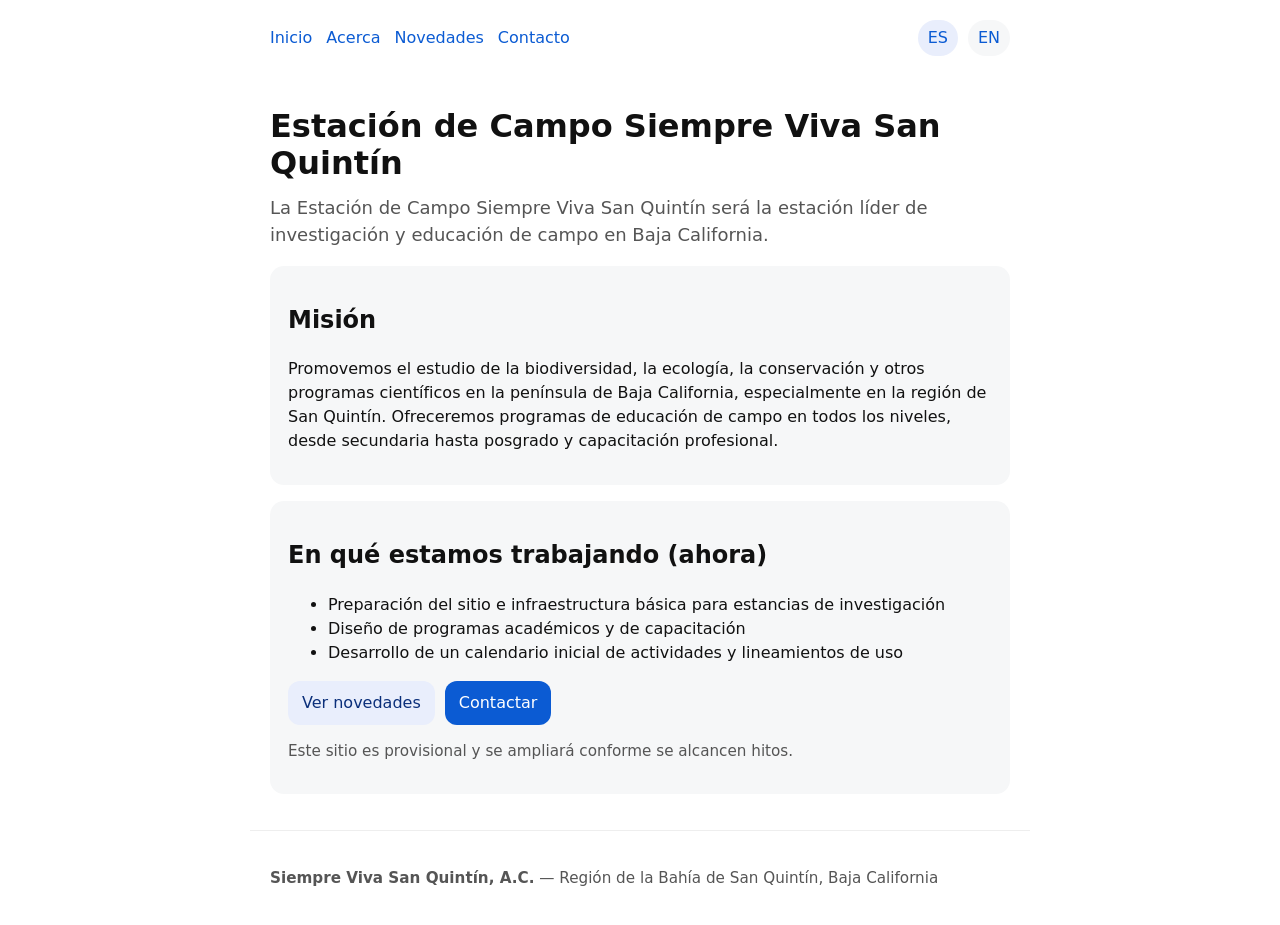
==== index.html @ a51230d9 "Initial site upload" ====
<!doctype html>
<html lang="es">
<head>
  <meta charset="utf-8" />
  <meta name="viewport" content="width=device-width,initial-scale=1" />
  <title>Estación de Campo Siempre Viva San Quintín</title>
  <meta name="description" content="Investigación y educación de campo en la región de San Quintín, Baja California." />
  <link rel="stylesheet" href="/assets/site.css" />
</head>
<body>
<header>
  <nav aria-label="Navegación">
    <a href="/">Inicio</a>
    <a href="/acerca/">Acerca</a>
    <a href="/novedades/">Novedades</a>
    <a href="/contacto/">Contacto</a>
  </nav>
  <div class="lang" aria-label="Idioma">
    <a href="/" aria-current="page">ES</a>
    <a href="/en/">EN</a>
  </div>
</header>

<main>
  <h1>Estación de Campo Siempre Viva San Quintín</h1>
  <p class="lead">La Estación de Campo Siempre Viva San Quintín será la estación líder de investigación y educación de campo en Baja California.</p>

  <!-- Optional hero image -->
  <!-- Put your photo at /assets/hero.webp (or .jpg) and uncomment -->
  <!--
  <div class="hero">
    <img src="/assets/hero.webp" alt="San Quintín Bay region (foto)" />
  </div>
  -->

  <div class="card">
    <h2>Misión</h2>
    <p>Promovemos el estudio de la biodiversidad, la ecología, la conservación y otros programas científicos en la península de Baja California, especialmente en la región de San Quintín. Ofreceremos programas de educación de campo en todos los niveles, desde secundaria hasta posgrado y capacitación profesional.</p>
  </div>

  <div class="card">
    <h2>En qué estamos trabajando (ahora)</h2>
    <ul>
      <li>Preparación del sitio e infraestructura básica para estancias de investigación</li>
      <li>Diseño de programas académicos y de capacitación</li>
      <li>Desarrollo de un calendario inicial de actividades y lineamientos de uso</li>
    </ul>

    <div class="cta">
      <a class="button secondary" href="/novedades/">Ver novedades</a>
      <a class="button" href="mailto:admin@svsq.org">Contactar</a>
      <!-- If/when you have a mailing list page or embed, link it here -->
      <!-- <a class="button secondary" href="/lista/">Recibir novedades</a> -->
    </div>

    <p class="small">Este sitio es provisional y se ampliará conforme se alcancen hitos.</p>
  </div>
</main>

<footer>
  <p><strong>Siempre Viva San Quintín, A.C.</strong> — Región de la Bahía de San Quintín, Baja California</p>
</footer>
</body>
</html>
---- assets/site.css ----
:root{
  --max: 780px;
  --text: #111;
  --muted: #555;
  --link: #0b5bd3;
  --bg: #fff;
  --card: #f6f7f8;
  --radius: 14px;
}

*{box-sizing:border-box}
html,body{margin:0;padding:0;background:var(--bg);color:var(--text);font-family:system-ui,-apple-system,Segoe UI,Roboto,Helvetica,Arial,sans-serif;line-height:1.5}
a{color:var(--link);text-decoration:none}
a:hover{text-decoration:underline}
header,main,footer{max-width:var(--max);margin:0 auto;padding:20px}
header{display:flex;align-items:center;justify-content:space-between;gap:12px}
nav{display:flex;gap:14px;flex-wrap:wrap}
.lang{display:flex;gap:10px;white-space:nowrap}
.lang a{padding:6px 10px;border-radius:999px;background:var(--card)}
.lang a[aria-current="page"]{background:#e9eefc}
h1{font-size:2rem;line-height:1.15;margin:12px 0}
.lead{font-size:1.125rem;color:var(--muted);margin:0 0 18px}
.hero{border-radius:var(--radius);overflow:hidden;background:var(--card);margin:18px 0}
.hero img{width:100%;height:auto;display:block}
.card{background:var(--card);border-radius:var(--radius);padding:16px 18px;margin:16px 0}
.cta{display:flex;gap:10px;flex-wrap:wrap;margin:14px 0}
.button{display:inline-block;padding:10px 14px;border-radius:12px;background:var(--link);color:#fff}
.button.secondary{background:#e9eefc;color:#0b2f7a}
.small{color:var(--muted);font-size:.95rem}
footer{border-top:1px solid #eee;color:var(--muted);font-size:.95rem}
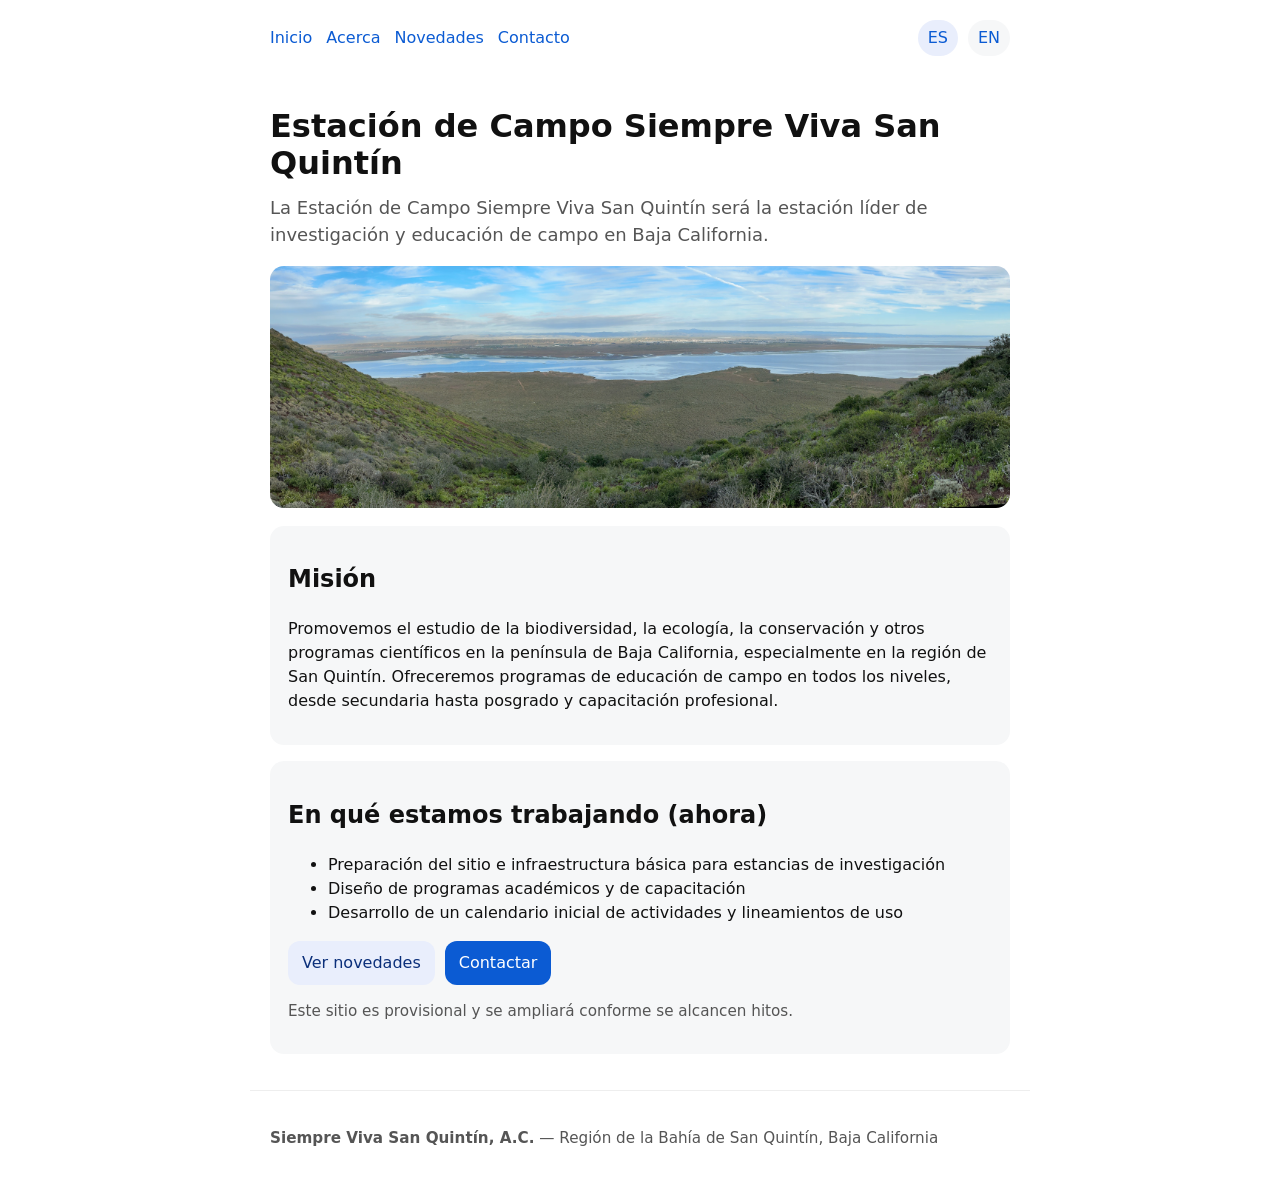
==== commit 76ca23a7: "Add hero" ====
--- a/index.html
+++ b/index.html
@@ -25,13 +25,9 @@
   <h1>Estación de Campo Siempre Viva San Quintín</h1>
   <p class="lead">La Estación de Campo Siempre Viva San Quintín será la estación líder de investigación y educación de campo en Baja California.</p>
 
-  <!-- Optional hero image -->
-  <!-- Put your photo at /assets/hero.webp (or .jpg) and uncomment -->
-  <!--
   <div class="hero">
-    <img src="/assets/hero.webp" alt="San Quintín Bay region (foto)" />
+    <img src="/assets/hero.jpg" alt="Sitio de la estación del campo Siempre Viva San Quintín (foto)" />
   </div>
-  -->
 
   <div class="card">
     <h2>Misión</h2>
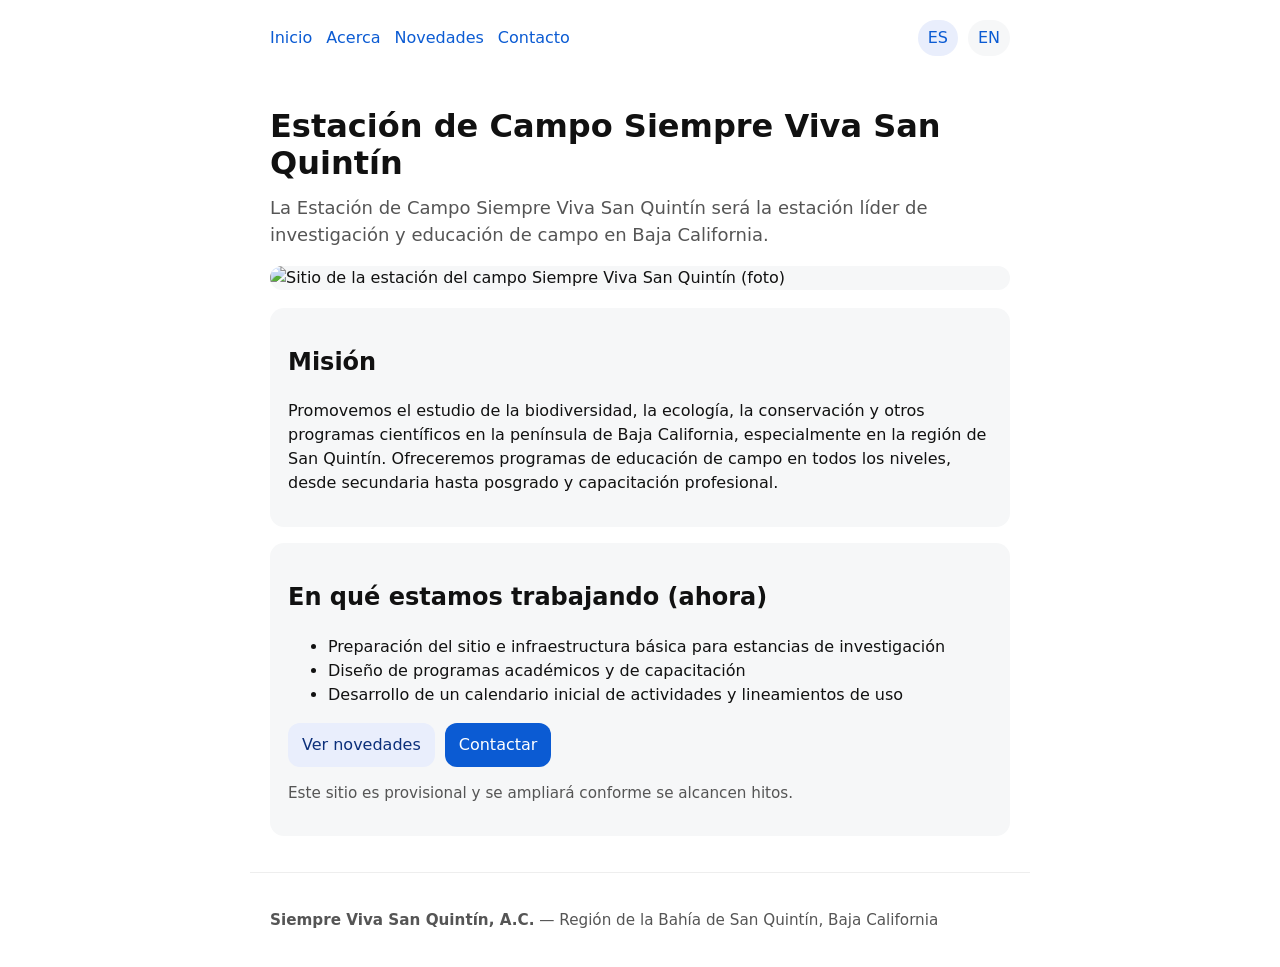
==== commit 4b33e769: "Change hero to webp" ====
--- a/index.html
+++ b/index.html
@@ -26,7 +26,7 @@
   <p class="lead">La Estación de Campo Siempre Viva San Quintín será la estación líder de investigación y educación de campo en Baja California.</p>
 
   <div class="hero">
-    <img src="/assets/hero.jpg" alt="Sitio de la estación del campo Siempre Viva San Quintín (foto)" />
+    <img src="/assets/hero.webp" alt="Sitio de la estación del campo Siempre Viva San Quintín (foto)" />
   </div>
 
   <div class="card">
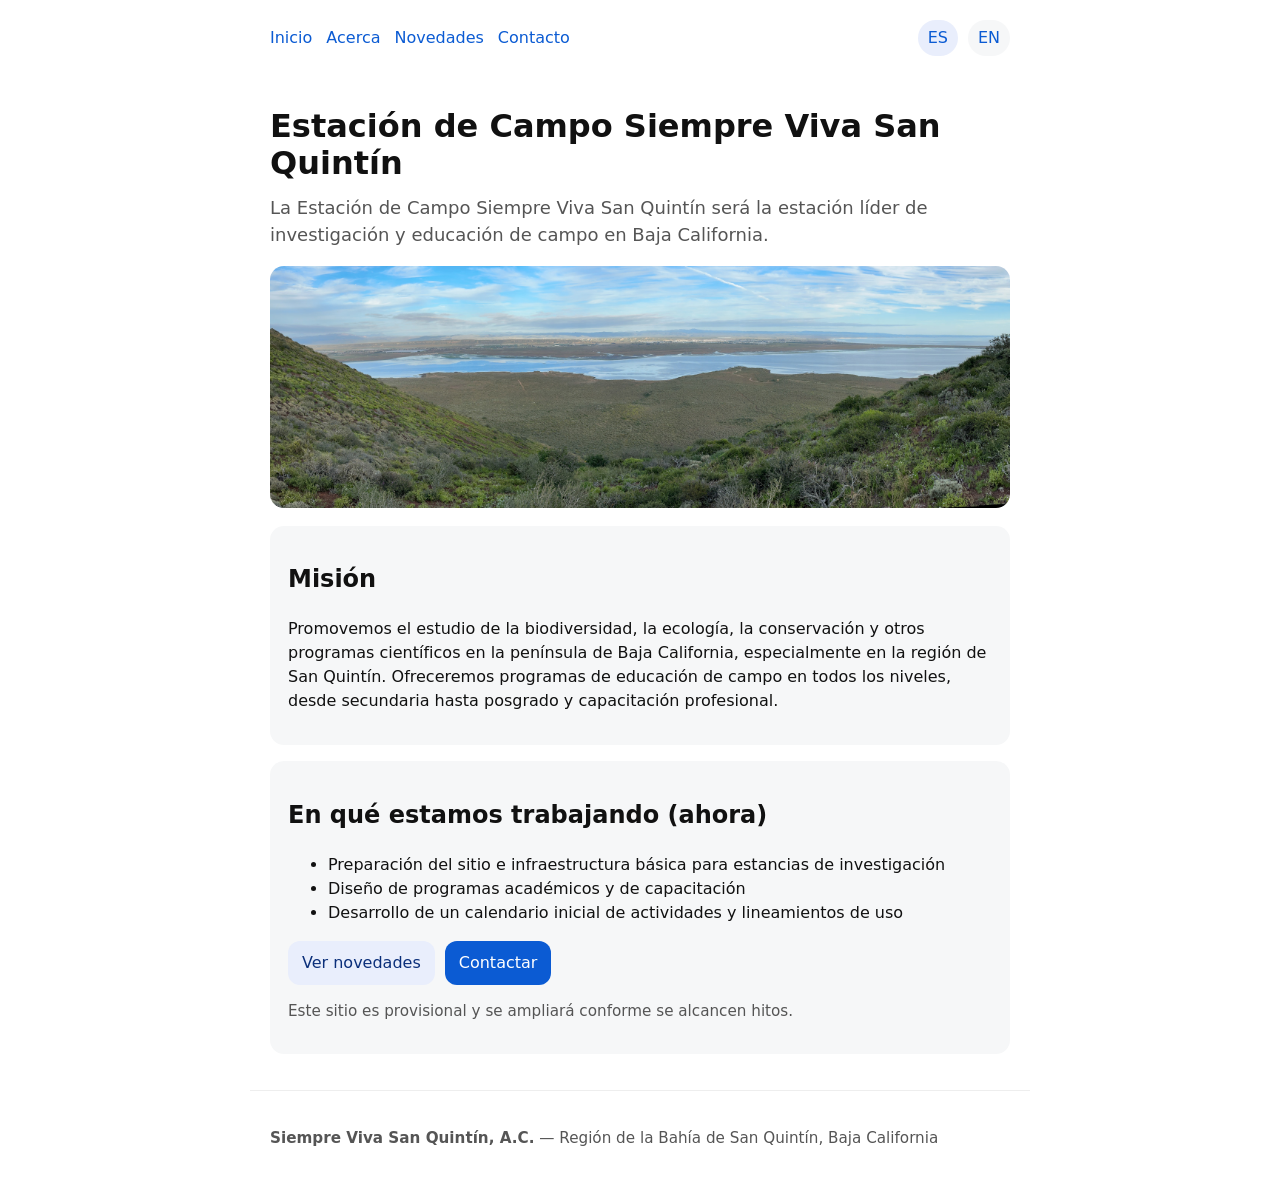
==== commit 6509a2fe: "Change hero back to jpg" ====
--- a/index.html
+++ b/index.html
@@ -26,7 +26,7 @@
   <p class="lead">La Estación de Campo Siempre Viva San Quintín será la estación líder de investigación y educación de campo en Baja California.</p>
 
   <div class="hero">
-    <img src="/assets/hero.webp" alt="Sitio de la estación del campo Siempre Viva San Quintín (foto)" />
+    <img src="/assets/hero.jpg" alt="Sitio de la estación del campo Siempre Viva San Quintín (foto)" />
   </div>
 
   <div class="card">
